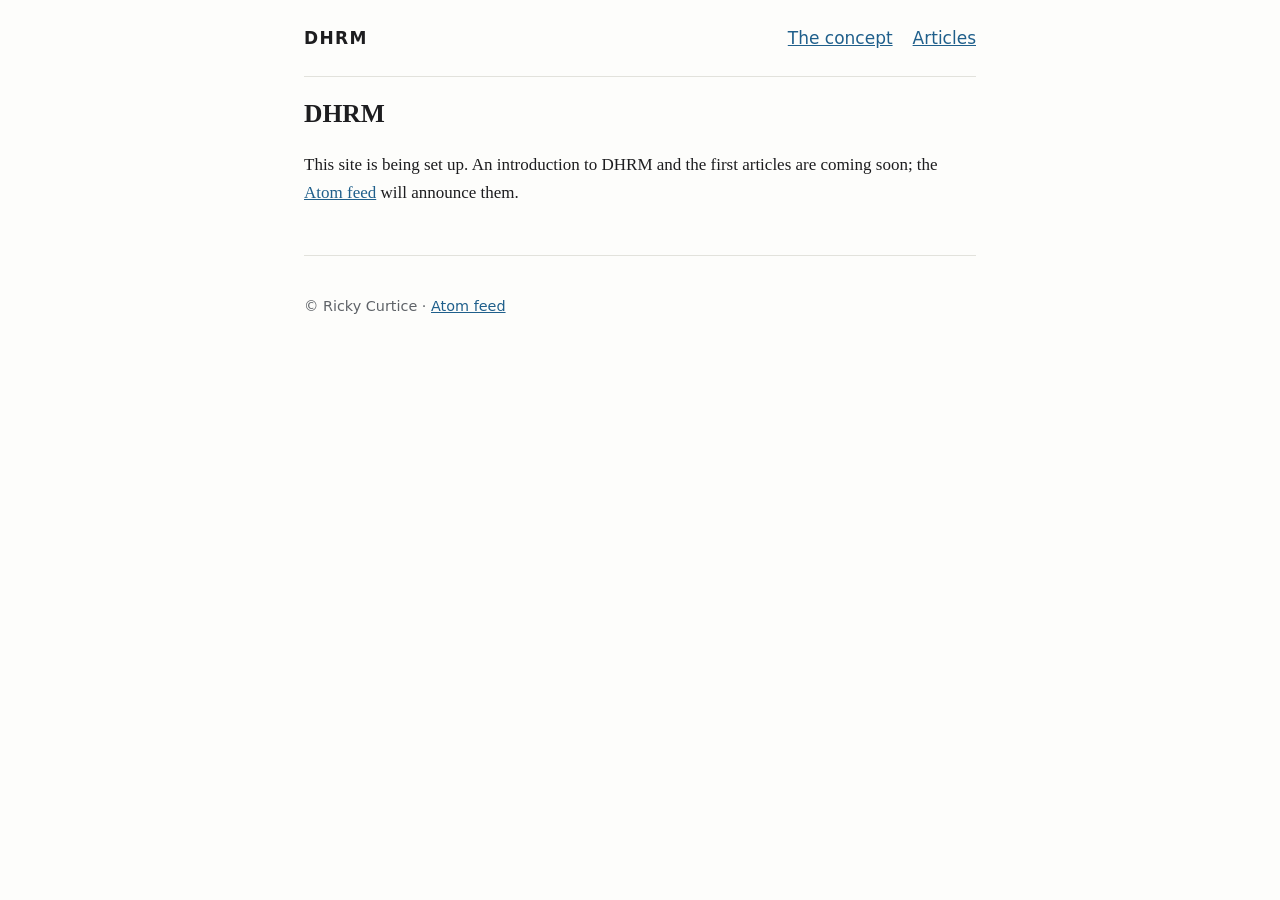
==== index.html @ 2184fbd7 "Deploy 2026-09-27T19:07:30Z (source 2c08aee)" ====
<!DOCTYPE html>
<html lang="en">
  <head>
    <meta charset="utf-8">
    <meta name="viewport" content="width=device-width, initial-scale=1">
    <title>DHRM</title>
    <meta name="description" content="An introduction to DHRM, and the articles that develop it.">
    <link rel="canonical" href="https://dhrm.site/">
    <link rel="alternate" type="application/atom+xml" href="/feed.xml" title="DHRM articles">
    <link rel="stylesheet" href="/assets/css/site.css">
    
  </head>
  <body>
    <header class="site-header">
      <a class="site-title" href="/">DHRM</a>
      <nav aria-label="Site">
        <a href="/concept/">The concept</a>
        <a href="/articles/">Articles</a>
      </nav>
    </header>
    <main>
      
      <article class="page">
  <h1>DHRM</h1>
  <!-- TODO(owner): replace with the real introduction once content is ready. -->
<p>This site is being set up. An introduction to DHRM and the first articles are coming soon; the <a href="/feed.xml">Atom feed</a> will announce them.</p>

</article>

    </main>
    <footer class="site-footer">
      <p>© Ricky Curtice · <a href="/feed.xml">Atom feed</a></p>
    </footer>
  </body>
</html>
---- assets/css/site.css ----
:root {
  --text: #1d1d1f;
  --muted: #5f6368;
  --accent: #1f5f8b;
  --background: #fdfdfb;
  --rule: #e2e2dc;
  --measure: 42rem;
  color-scheme: light dark;
}

@media (prefers-color-scheme: dark) {
  :root {
    --text: #e8e6e3;
    --muted: #a3a09b;
    --accent: #7fb6de;
    --background: #161615;
    --rule: #34332f;
  }
}

* {
  box-sizing: border-box;
}

body {
  margin: 0;
  padding: 0 1rem;
  background: var(--background);
  color: var(--text);
  font: 1.0625rem/1.65 Georgia, "Iowan Old Style", "Times New Roman", serif;
}

.site-header,
main,
.site-footer {
  max-width: var(--measure);
  margin: 0 auto;
}

.site-header {
  display: flex;
  flex-wrap: wrap;
  gap: 0.5rem 1.5rem;
  align-items: baseline;
  justify-content: space-between;
  padding: 1.5rem 0;
  border-bottom: 1px solid var(--rule);
  font-family: system-ui, sans-serif;
}

.site-header nav {
  display: flex;
  gap: 1.25rem;
}

.site-title {
  font-weight: 700;
  letter-spacing: 0.08em;
  text-decoration: none;
  color: var(--text);
}

a {
  color: var(--accent);
}

h1,
h2,
h3 {
  line-height: 1.25;
}

.meta,
.site-footer,
.draft-banner {
  color: var(--muted);
  font-family: system-ui, sans-serif;
  font-size: 0.9rem;
}

.draft-banner {
  margin-top: 1.5rem;
  padding: 0.5rem 0.75rem;
  border: 1px dashed var(--muted);
}

.article-list {
  padding: 0;
  list-style: none;
}

.article-list li {
  margin-bottom: 1.75rem;
}

.site-footer {
  margin-top: 3rem;
  padding: 1.5rem 0;
  border-top: 1px solid var(--rule);
}
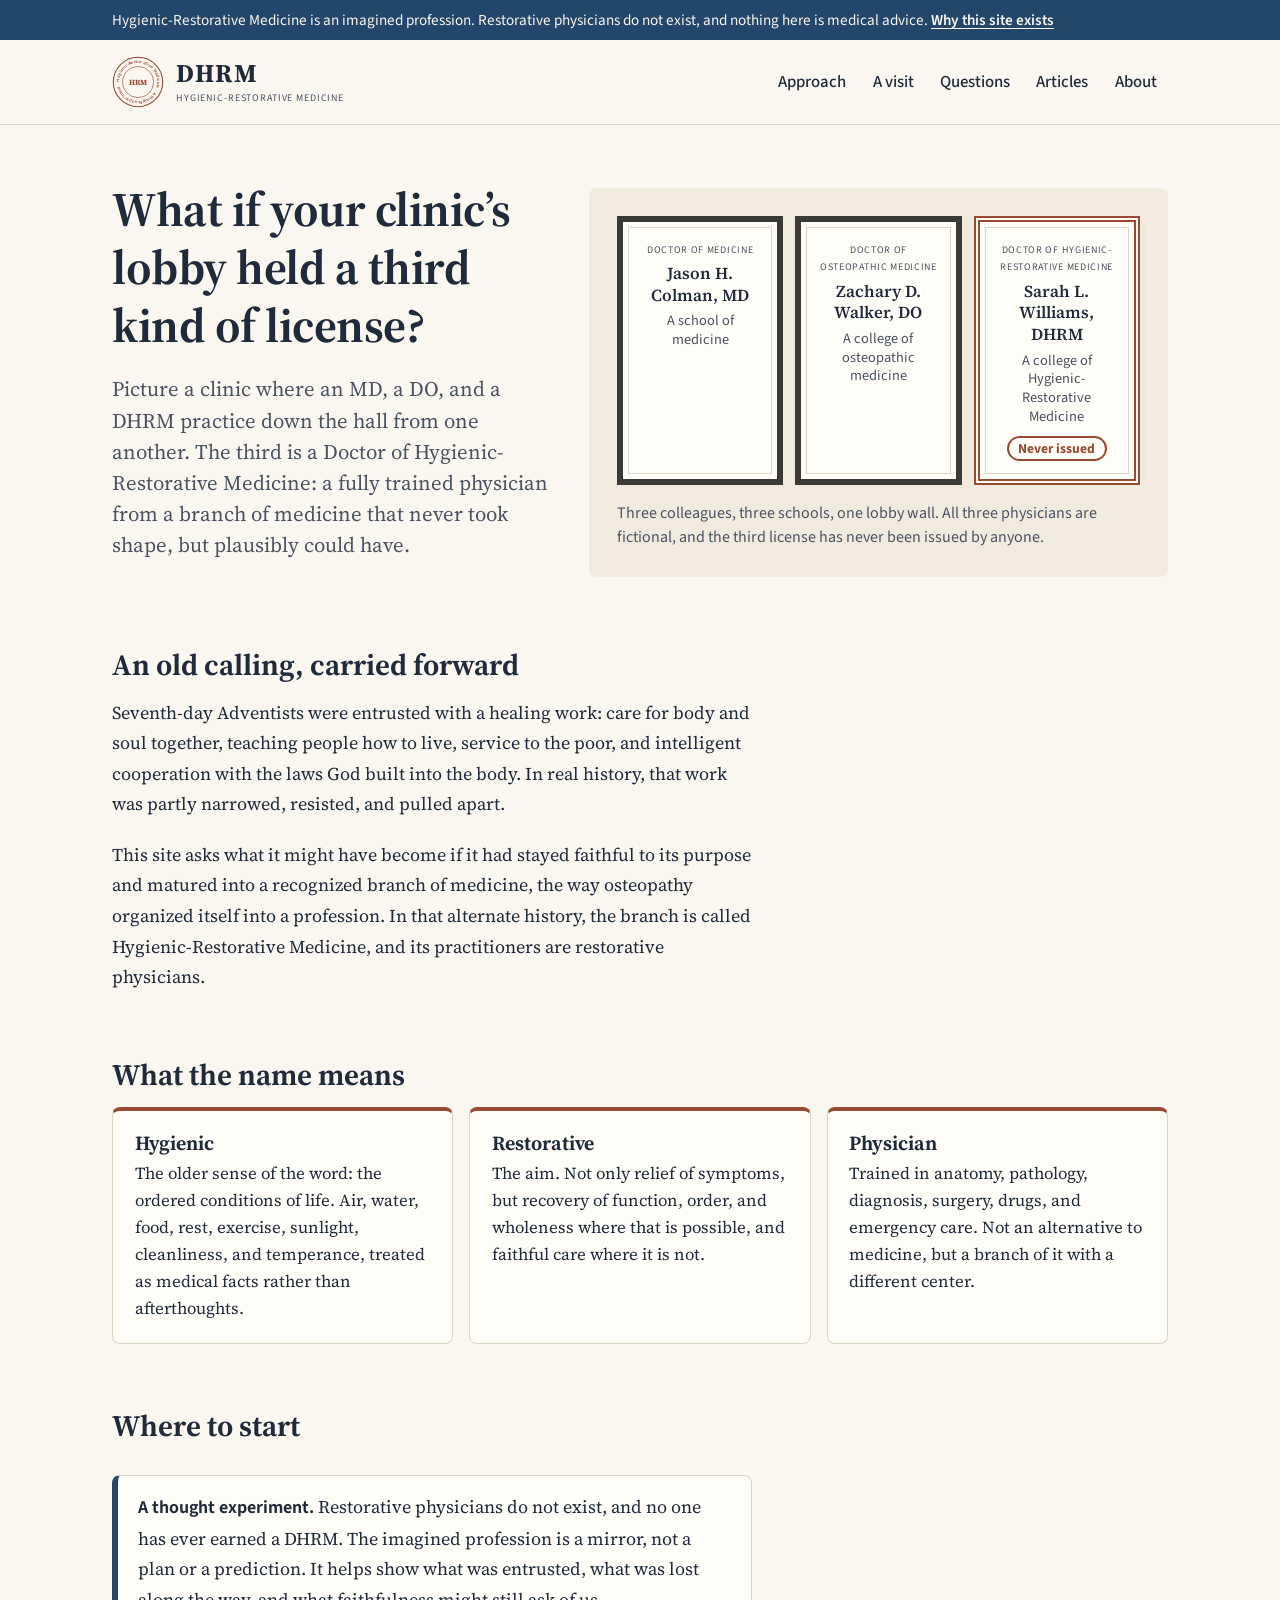
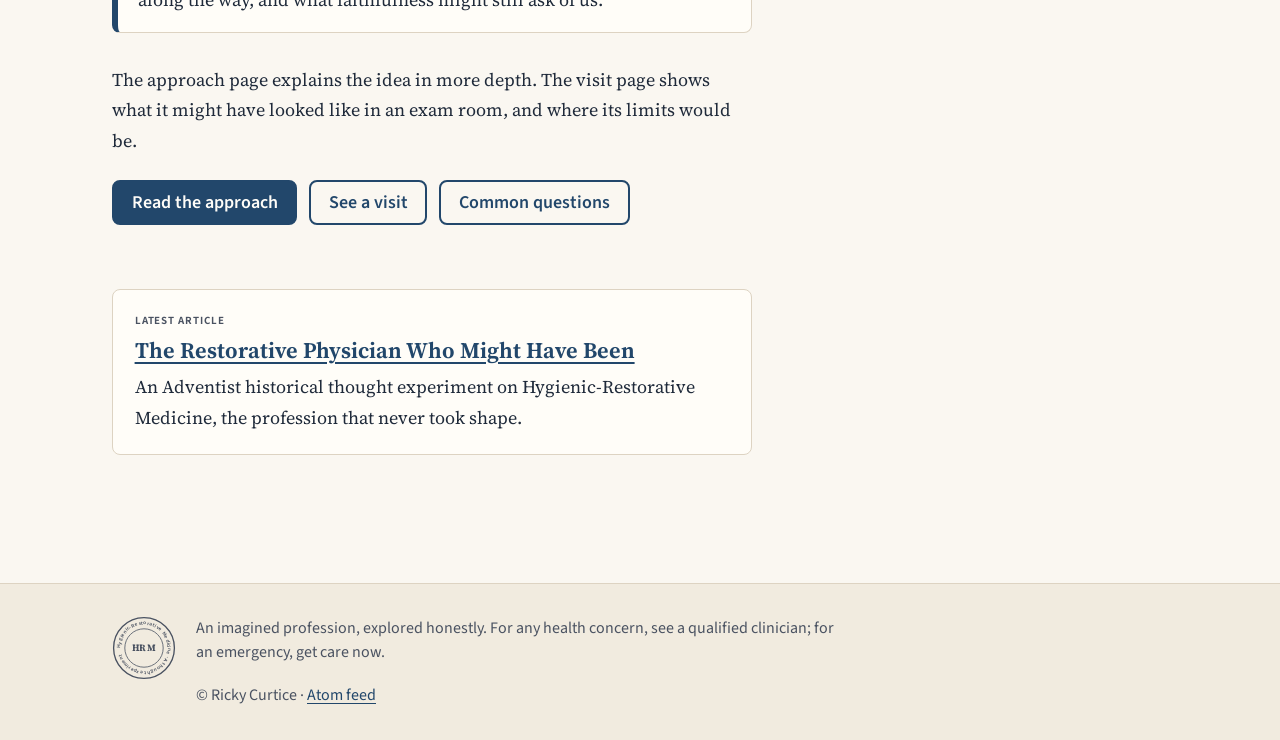
==== commit 4f38bbd0: "Deploy 2026-09-28T01:06:45Z (source 3dd4b0c)" ====
--- a/index.html
+++ b/index.html
@@ -1,35 +1,105 @@
 <!DOCTYPE html>
-<html lang="en">
+<html lang="en" dir="ltr">
   <head>
     <meta charset="utf-8">
     <meta name="viewport" content="width=device-width, initial-scale=1">
     <title>DHRM</title>
-    <meta name="description" content="An introduction to DHRM, and the articles that develop it.">
+    <meta name="description" content="What if Adventist medical missionary work had matured into its own branch of medicine? An introduction to Hygienic-Restorative Medicine and the restorative physician who might have been.">
     <link rel="canonical" href="https://dhrm.site/">
     <link rel="alternate" type="application/atom+xml" href="/feed.xml" title="DHRM articles">
+    <link rel="icon" href="/favicon.svg" type="image/svg+xml">
     <link rel="stylesheet" href="/assets/css/site.css">
+    <meta property="og:type" content="website">
+    <meta property="og:site_name" content="DHRM">
+    <meta property="og:title" content="DHRM">
+    <meta property="og:description" content="What if Adventist medical missionary work had matured into its own branch of medicine? An introduction to Hygienic-Restorative Medicine and the restorative physician who might have been.">
+    <meta property="og:url" content="https://dhrm.site/">
+    <meta property="og:locale" content="en_US">
+    <meta name="twitter:card" content="summary">
     
   </head>
   <body>
+    <a class="skip-link" href="#main">Skip to main content</a>
+    <aside class="notice" aria-label="About this site">
+      <p>Hygienic-Restorative Medicine is an imagined profession. Restorative physicians do not exist, and nothing here is medical advice. <a href="/about/">Why this site exists</a></p>
+    </aside>
     <header class="site-header">
-      <a class="site-title" href="/">DHRM</a>
-      <nav aria-label="Site">
-        <a href="/concept/">The concept</a>
-        <a href="/articles/">Articles</a>
-      </nav>
+      <div class="wrap site-header__inner">
+        <a class="brand" href="/" aria-current="page"><svg class="seal" viewBox="0 0 120 120" aria-hidden="true" focusable="false"><defs><path id="seal-ring-header" d="M 16 60 A 44 44 0 1 1 104 60 A 44 44 0 1 1 16 60"/></defs><circle cx="60" cy="60" r="57" fill="none" stroke="currentColor" stroke-width="2.5"/><circle cx="60" cy="60" r="36" fill="none" stroke="currentColor" stroke-width="1.5"/><text class="seal__ring" fill="currentColor"><textPath href="#seal-ring-header" textLength="266" lengthAdjust="spacingAndGlyphs">Hygienic-Restorative Medicine · A thought experiment</textPath></text><text class="seal__center" x="60" y="66" text-anchor="middle" fill="currentColor">HRM</text></svg>
+
+          <span class="brand__text">
+            <span class="brand__name">DHRM</span>
+            <span class="brand__full">Hygienic-Restorative Medicine</span>
+          </span>
+        </a>
+        <nav class="site-nav" aria-label="Site">
+          <ul>
+            <li><a href="/concept/">Approach</a></li>
+            <li><a href="/visit/">A visit</a></li>
+            <li><a href="/questions/">Questions</a></li>
+            <li><a href="/articles/">Articles</a></li>
+            <li><a href="/about/">About</a></li>
+          </ul>
+        </nav>
+      </div>
     </header>
-    <main>
+    <main id="main" class="wrap">
       
-      <article class="page">
-  <h1>DHRM</h1>
-  <!-- TODO(owner): replace with the real introduction once content is ready. -->
-<p>This site is being set up. An introduction to DHRM and the first articles are coming soon; the <a href="/feed.xml">Atom feed</a> will announce them.</p>
+      <div class="hero">
+<div>
+<h1>What if your clinic’s lobby held a third kind of license?</h1>
+<p class="lede">Picture a clinic where an MD, a DO, and a DHRM practice down the hall from one another. The third is a Doctor of Hygienic-Restorative Medicine: a fully trained physician from a branch of medicine that never took shape, but plausibly could have.</p>
+</div>
+<figure class="plaques">
+<ul class="plaques__wall">
+<li class="plaque"><p class="plaque__kind">Doctor of Medicine</p><p class="plaque__name">Jason H. Colman, <span class="plaque__degree">MD</span></p><p class="plaque__school">A school of medicine</p></li>
+<li class="plaque"><p class="plaque__kind">Doctor of Osteopathic Medicine</p><p class="plaque__name">Zachary D. Walker, <span class="plaque__degree">DO</span></p><p class="plaque__school">A college of osteopathic medicine</p></li>
+<li class="plaque plaque--imagined"><p class="plaque__kind">Doctor of Hygienic-Restorative Medicine</p><p class="plaque__name">Sarah L. Williams, <span class="plaque__degree">DHRM</span></p><p class="plaque__school">A college of Hygienic-Restorative Medicine</p><p class="plaque__status">Never issued</p></li>
+</ul>
+<figcaption>Three colleagues, three schools, one lobby wall. All three physicians are fictional, and the third license has never been issued by anyone.</figcaption>
+</figure>
+</div>
+<section class="section" aria-labelledby="idea-heading">
+<h2 id="idea-heading">An old calling, carried forward</h2>
+<p>Seventh-day Adventists were entrusted with a healing work: care for body and soul together, teaching people how to live, service to the poor, and intelligent cooperation with the laws God built into the body. In real history, that work was partly narrowed, resisted, and pulled apart.</p>
+<p>This site asks what it might have become if it had stayed faithful to its purpose and matured into a recognized branch of medicine, the way osteopathy organized itself into a profession. In that alternate history, the branch is called Hygienic-Restorative Medicine, and its practitioners are restorative physicians.</p>
+</section>
+<section class="section section--wide" aria-labelledby="name-heading">
+<h2 id="name-heading">What the name means</h2>
+<ul class="cards">
+<li class="card"><h3>Hygienic</h3><p>The older sense of the word: the ordered conditions of life. Air, water, food, rest, exercise, sunlight, cleanliness, and temperance, treated as medical facts rather than afterthoughts.</p></li>
+<li class="card"><h3>Restorative</h3><p>The aim. Not only relief of symptoms, but recovery of function, order, and wholeness where that is possible, and faithful care where it is not.</p></li>
+<li class="card"><h3>Physician</h3><p>Trained in anatomy, pathology, diagnosis, surgery, drugs, and emergency care. Not an alternative to medicine, but a branch of it with a different center.</p></li>
+</ul>
+</section>
+<section class="section" aria-labelledby="start-heading">
+<h2 id="start-heading">Where to start</h2>
+<div class="callout callout--note" role="note">
+<p><strong>A thought experiment.</strong> Restorative physicians do not exist, and no one has ever earned a DHRM. The imagined profession is a mirror, not a plan or a prediction. It helps show what was entrusted, what was lost along the way, and what faithfulness might still ask of us.</p>
+</div>
+<p>The approach page explains the idea in more depth. The visit page shows what it might have looked like in an exam room, and where its limits would be.</p>
+<ul class="actions">
+<li><a class="button" href="/concept/">Read the approach</a></li>
+<li><a class="button button--quiet" href="/visit/">See a visit</a></li>
+<li><a class="button button--quiet" href="/questions/">Common questions</a></li>
+</ul>
+</section>
+<section class="section latest" aria-labelledby="latest-heading">
+<h2 id="latest-heading">Latest article</h2>
+<h3><a href="/articles/the-restorative-physician-who-might-have-been/">The Restorative Physician Who Might Have Been</a></h3>
+<p>An Adventist historical thought experiment on Hygienic-Restorative Medicine, the profession that never took shape.</p>
+</section>
 
-</article>
 
     </main>
     <footer class="site-footer">
-      <p>© Ricky Curtice · <a href="/feed.xml">Atom feed</a></p>
+      <div class="wrap site-footer__inner"><svg class="seal" viewBox="0 0 120 120" aria-hidden="true" focusable="false"><defs><path id="seal-ring-footer" d="M 16 60 A 44 44 0 1 1 104 60 A 44 44 0 1 1 16 60"/></defs><circle cx="60" cy="60" r="57" fill="none" stroke="currentColor" stroke-width="2.5"/><circle cx="60" cy="60" r="36" fill="none" stroke="currentColor" stroke-width="1.5"/><text class="seal__ring" fill="currentColor"><textPath href="#seal-ring-footer" textLength="266" lengthAdjust="spacingAndGlyphs">Hygienic-Restorative Medicine · A thought experiment</textPath></text><text class="seal__center" x="60" y="66" text-anchor="middle" fill="currentColor">HRM</text></svg>
+
+        <div class="site-footer__text">
+          <p>An imagined profession, explored honestly. For any health concern, see a qualified clinician; for an emergency, get care now.</p>
+          <p>© Ricky Curtice · <a href="/feed.xml">Atom feed</a></p>
+        </div>
+      </div>
     </footer>
   </body>
 </html>
--- a/assets/css/site.css
+++ b/assets/css/site.css
@@ -1,100 +1,972 @@
+/*
+ * dhrm.site theme (ADR 0008): a present-day site for an institution with a long, faithful history.
+ * Accessibility and language rules (ADR 0009):
+ * - logical properties only (inline/block), so a right-to-left translation needs no new CSS;
+ * - no words in `content:`; every visible word comes from the page or the string catalog;
+ * - colour tokens live in the marked blocks below, and scripts/check-contrast.js checks their pairs.
+ */
+
+/* Fonts: self-hosted, Latin and Latin Extended subsets, each loaded only when the page uses it. */
+@font-face {
+  font-family: "Source Serif 4";
+  font-style: normal;
+  font-weight: 200 900;
+  font-display: swap;
+  src: url("../fonts/source-serif-4-latin-opsz-normal.woff2") format("woff2");
+  unicode-range: U+0000-00FF, U+0131, U+0152-0153, U+02BB-02BC, U+02C6, U+02DA, U+02DC, U+0304, U+0308, U+0329, U+2000-206F, U+20AC, U+2122, U+2191, U+2193, U+2212, U+2215, U+FEFF, U+FFFD;
+}
+
+@font-face {
+  font-family: "Source Serif 4";
+  font-style: normal;
+  font-weight: 200 900;
+  font-display: swap;
+  src: url("../fonts/source-serif-4-latin-ext-opsz-normal.woff2") format("woff2");
+  unicode-range: U+0100-02BA, U+02BD-02C5, U+02C7-02CC, U+02CE-02D7, U+02DD-02FF, U+0304, U+0308, U+0329, U+1D00-1DBF, U+1E00-1E9F, U+1EF2-1EFF, U+2020, U+20A0-20AB, U+20AD-20C0, U+2113, U+2C60-2C7F, U+A720-A7FF;
+}
+
+@font-face {
+  font-family: "Source Serif 4";
+  font-style: italic;
+  font-weight: 200 900;
+  font-display: swap;
+  src: url("../fonts/source-serif-4-latin-opsz-italic.woff2") format("woff2");
+  unicode-range: U+0000-00FF, U+0131, U+0152-0153, U+02BB-02BC, U+02C6, U+02DA, U+02DC, U+0304, U+0308, U+0329, U+2000-206F, U+20AC, U+2122, U+2191, U+2193, U+2212, U+2215, U+FEFF, U+FFFD;
+}
+
+@font-face {
+  font-family: "Source Serif 4";
+  font-style: italic;
+  font-weight: 200 900;
+  font-display: swap;
+  src: url("../fonts/source-serif-4-latin-ext-opsz-italic.woff2") format("woff2");
+  unicode-range: U+0100-02BA, U+02BD-02C5, U+02C7-02CC, U+02CE-02D7, U+02DD-02FF, U+0304, U+0308, U+0329, U+1D00-1DBF, U+1E00-1E9F, U+1EF2-1EFF, U+2020, U+20A0-20AB, U+20AD-20C0, U+2113, U+2C60-2C7F, U+A720-A7FF;
+}
+
+@font-face {
+  font-family: "Source Sans 3";
+  font-style: normal;
+  font-weight: 200 900;
+  font-display: swap;
+  src: url("../fonts/source-sans-3-latin-wght-normal.woff2") format("woff2");
+  unicode-range: U+0000-00FF, U+0131, U+0152-0153, U+02BB-02BC, U+02C6, U+02DA, U+02DC, U+0304, U+0308, U+0329, U+2000-206F, U+20AC, U+2122, U+2191, U+2193, U+2212, U+2215, U+FEFF, U+FFFD;
+}
+
+@font-face {
+  font-family: "Source Sans 3";
+  font-style: normal;
+  font-weight: 200 900;
+  font-display: swap;
+  src: url("../fonts/source-sans-3-latin-ext-wght-normal.woff2") format("woff2");
+  unicode-range: U+0100-02BA, U+02BD-02C5, U+02C7-02CC, U+02CE-02D7, U+02DD-02FF, U+0304, U+0308, U+0329, U+1D00-1DBF, U+1E00-1E9F, U+1EF2-1EFF, U+2020, U+20A0-20AB, U+20AD-20C0, U+2113, U+2C60-2C7F, U+A720-A7FF;
+}
+
+/* tokens:light */
 :root {
-  --text: #1d1d1f;
-  --muted: #5f6368;
-  --accent: #1f5f8b;
-  --background: #fdfdfb;
-  --rule: #e2e2dc;
-  --measure: 42rem;
+  --bg: #faf7f1;
+  --surface: #fffdf8;
+  --surface-alt: #f1ebdf;
+  --text: #1f2a3a;
+  --muted: #4a5261;
+  --link: #22476b;
+  --link-hover: #16304a;
+  --accent: #9a4a33;
+  --rule: #ddd3c2;
+  --frame: #3b3a36;
+  --focus: #9a4a33;
+  --ribbon-bg: #22476b;
+  --ribbon-text: #faf7f1;
+  --button-bg: #22476b;
+  --button-text: #fffdf8;
+}
+
+:root {
+  --font-serif: "Source Serif 4", "Iowan Old Style", "Palatino Linotype", Georgia, "Noto Serif", serif;
+  --font-sans: "Source Sans 3", system-ui, -apple-system, "Segoe UI", Roboto, "Noto Sans", sans-serif;
+  --measure: 40rem;
+  --wide: 68rem;
+  --radius: 0.5rem;
+  --gap: clamp(1rem, 3vw, 2rem);
+
   color-scheme: light dark;
 }
 
 @media (prefers-color-scheme: dark) {
+  /* tokens:dark */
   :root {
-    --text: #e8e6e3;
-    --muted: #a3a09b;
-    --accent: #7fb6de;
-    --background: #161615;
-    --rule: #34332f;
-  }
-}
-
-* {
+    --bg: #1b1a17;
+    --surface: #24221e;
+    --surface-alt: #2c2a25;
+    --text: #ece6da;
+    --muted: #bcb4a5;
+    --link: #a9c8e8;
+    --link-hover: #cfe1f3;
+    --accent: #e3a08a;
+    --rule: #403c34;
+    --frame: #8d877b;
+    --focus: #e3a08a;
+    --ribbon-bg: #2c3a4d;
+    --ribbon-text: #ece6da;
+    --button-bg: #a9c8e8;
+    --button-text: #1b1a17;
+  }
+}
+
+@media (prefers-contrast: more) {
+  /* tokens:light-more */
+  :root {
+    --bg: #fff;
+    --surface: #fff;
+    --surface-alt: #fff;
+    --text: #000;
+    --muted: #222;
+    --link: #0a2540;
+    --link-hover: #000;
+    --accent: #6b2a17;
+    --rule: #000;
+    --frame: #000;
+    --focus: #000;
+    --ribbon-bg: #000;
+    --ribbon-text: #fff;
+    --button-bg: #0a2540;
+    --button-text: #fff;
+  }
+}
+
+@media (prefers-contrast: more) and (prefers-color-scheme: dark) {
+  /* tokens:dark-more */
+  :root {
+    --bg: #000;
+    --surface: #000;
+    --surface-alt: #000;
+    --text: #fff;
+    --muted: #e6e6e6;
+    --link: #cfe6ff;
+    --link-hover: #fff;
+    --accent: #ffc9b8;
+    --rule: #fff;
+    --frame: #fff;
+    --focus: #fff;
+    --ribbon-bg: #000;
+    --ribbon-text: #fff;
+    --button-bg: #cfe6ff;
+    --button-text: #000;
+  }
+}
+
+/* Base */
+
+*,
+*::before,
+*::after {
   box-sizing: border-box;
 }
 
+html {
+  -webkit-text-size-adjust: 100%;
+  text-size-adjust: 100%;
+}
+
 body {
   margin: 0;
-  padding: 0 1rem;
-  background: var(--background);
+  background: var(--bg);
   color: var(--text);
-  font: 1.0625rem/1.65 Georgia, "Iowan Old Style", "Times New Roman", serif;
-}
-
-.site-header,
-main,
-.site-footer {
-  max-width: var(--measure);
-  margin: 0 auto;
-}
-
-.site-header {
-  display: flex;
-  flex-wrap: wrap;
-  gap: 0.5rem 1.5rem;
-  align-items: baseline;
-  justify-content: space-between;
-  padding: 1.5rem 0;
-  border-bottom: 1px solid var(--rule);
-  font-family: system-ui, sans-serif;
-}
-
-.site-header nav {
-  display: flex;
-  gap: 1.25rem;
-}
-
-.site-title {
-  font-weight: 700;
-  letter-spacing: 0.08em;
-  text-decoration: none;
-  color: var(--text);
-}
-
-a {
-  color: var(--accent);
+  font-family: var(--font-serif);
+  font-size: 1.125rem;
+  line-height: 1.7;
+  overflow-wrap: break-word;
+}
+
+.wrap {
+  inline-size: 100%;
+  max-inline-size: var(--wide);
+  margin-inline: auto;
+  padding-inline: 1rem;
 }
 
 h1,
 h2,
 h3 {
-  line-height: 1.25;
+  margin-block: 1.8em 0.5em;
+  font-weight: 650;
+  line-height: 1.2;
+  text-wrap: balance;
+}
+
+h1 {
+  margin-block-start: 0;
+  font-size: clamp(2rem, 1.4rem + 2.6vw, 3rem);
+  letter-spacing: -0.01em;
+}
+
+h2 {
+  font-size: clamp(1.45rem, 1.2rem + 1vw, 1.85rem);
+}
+
+h3 {
+  font-size: 1.25rem;
+}
+
+p,
+ul,
+ol {
+  margin-block: 0 1.1em;
+}
+
+li + li {
+  margin-block-start: 0.35em;
+}
+
+a {
+  color: var(--link);
+  text-decoration-thickness: 0.07em;
+  text-underline-offset: 0.18em;
+}
+
+a:hover {
+  color: var(--link-hover);
+  text-decoration-thickness: 0.14em;
+}
+
+:focus-visible {
+  outline: 3px solid var(--focus);
+  outline-offset: 3px;
+  border-radius: 2px;
+}
+
+strong {
+  font-weight: 650;
+}
+
+hr {
+  margin-block: 2.5rem;
+  border: 0;
+  border-block-start: 1px solid var(--rule);
+}
+
+.visually-hidden {
+  position: absolute;
+  inline-size: 1px;
+  block-size: 1px;
+  margin: -1px;
+  padding: 0;
+  overflow: hidden;
+  clip-path: inset(50%);
+  white-space: nowrap;
+  border: 0;
+}
+
+/* Skip link and honesty notice */
+
+.skip-link {
+  position: absolute;
+  inset-block-start: 0.5rem;
+  inset-inline-start: 0.5rem;
+  z-index: 10;
+  padding: 0.6rem 1rem;
+  background: var(--button-bg);
+  color: var(--button-text);
+  font-family: var(--font-sans);
+  font-weight: 600;
+  transform: translateY(-200%);
+}
+
+.skip-link:focus {
+  transform: none;
+}
+
+.notice {
+  background: var(--ribbon-bg);
+  color: var(--ribbon-text);
+  font-family: var(--font-sans);
+  font-size: 0.95rem;
+  line-height: 1.5;
+}
+
+.notice p {
+  max-inline-size: var(--wide);
+  margin: 0 auto;
+  padding: 0.55rem 1rem;
+}
+
+.notice a {
+  color: inherit;
+  font-weight: 600;
+}
+
+.notice a:focus-visible {
+  outline-color: currentColor;
+}
+
+/* Header */
+
+.site-header {
+  border-block-end: 1px solid var(--rule);
+  font-family: var(--font-sans);
+}
+
+.site-header__inner {
+  display: flex;
+  flex-wrap: wrap;
+  gap: 0.75rem 2rem;
+  align-items: center;
+  justify-content: space-between;
+  padding-block: 1rem;
+}
+
+.brand {
+  display: inline-flex;
+  gap: 0.75rem;
+  align-items: center;
+  min-block-size: 44px;
+  color: var(--text);
+  text-decoration: none;
+}
+
+.brand:hover {
+  color: var(--text);
+}
+
+.brand .seal {
+  inline-size: 3.25rem;
+  block-size: 3.25rem;
+  flex: none;
+  color: var(--accent);
+}
+
+.brand__text {
+  display: flex;
+  flex-direction: column;
+  line-height: 1.15;
+}
+
+.brand__name {
+  font-family: var(--font-serif);
+  font-size: 1.6rem;
+  font-weight: 700;
+  letter-spacing: 0.06em;
+}
+
+.brand__full {
+  color: var(--muted);
+  font-size: 0.9rem;
+  font-variant-caps: all-small-caps;
+  letter-spacing: 0.06em;
+}
+
+.site-nav ul {
+  display: flex;
+  flex-wrap: wrap;
+  gap: 0.25rem;
+  margin: 0;
+  padding: 0;
+  list-style: none;
+}
+
+.site-nav li + li {
+  margin: 0;
+}
+
+.site-nav a {
+  display: inline-flex;
+  align-items: center;
+  min-block-size: 44px;
+  padding-inline: 0.7rem;
+  border-radius: var(--radius);
+  color: var(--text);
+  font-size: 1.05rem;
+  font-weight: 500;
+  text-decoration: none;
+}
+
+.site-nav a:hover {
+  background: var(--surface-alt);
+  color: var(--text);
+}
+
+.site-nav a[aria-current] {
+  color: var(--link);
+  font-weight: 650;
+  text-decoration: underline;
+  text-decoration-color: var(--accent);
+  text-decoration-thickness: 3px;
+  text-underline-offset: 0.45em;
+}
+
+/* Main and page shells */
+
+main {
+  padding-block: clamp(2rem, 5vw, 3.5rem) 1rem;
+}
+
+.page,
+.article {
+  max-inline-size: var(--measure);
+  margin-inline: auto;
+}
+
+.page-header {
+  margin-block-end: 2rem;
+}
+
+.lede {
+  color: var(--muted);
+  font-size: 1.3rem;
+  line-height: 1.5;
+}
+
+.prose > :first-child {
+  margin-block-start: 0;
+}
+
+/* Footnotes (markup from the footnote renderers in eleventy.config.js) */
+
+.footnote-ref {
+  /* Keep the superscript from stretching its line. */
+  line-height: 0;
+}
+
+.footnote-ref a {
+  padding-inline: 0.1em;
+  text-decoration-thickness: 1px;
+}
+
+.footnotes {
+  margin-block-start: 3rem;
+  padding-block-start: 0.5rem;
+  border-block-start: 1px solid var(--rule);
+  font-size: 0.95rem;
+}
+
+.footnotes h2 {
+  margin-block-start: 1em;
+  font-size: 1.25rem;
+}
+
+.footnotes li {
+  scroll-margin-block-start: 1rem;
+}
+
+.footnotes li:target {
+  background: var(--surface-alt);
+  outline: 0.35rem solid var(--surface-alt);
+}
+
+.footnote-ref a,
+.footnote-back,
+.footnote-back-letter {
+  scroll-margin-block-start: 1rem;
+}
+
+.footnote-back,
+.footnote-back-mark,
+.footnote-back-letter {
+  font-family: var(--font-sans);
+}
+
+.footnote-back {
+  text-decoration: none;
+}
+
+.footnote-back-letter {
+  font-size: 0.85em;
+  font-style: italic;
 }
 
 .meta,
-.site-footer,
 .draft-banner {
   color: var(--muted);
-  font-family: system-ui, sans-serif;
+  font-family: var(--font-sans);
+  font-size: 1rem;
+}
+
+.draft-banner {
+  max-inline-size: var(--measure);
+  margin-inline: auto;
+  padding: 0.5rem 0.75rem;
+  border: 2px dashed var(--muted);
+}
+
+/* Buttons */
+
+.button {
+  display: inline-flex;
+  flex-wrap: wrap;
+  gap: 0.35rem;
+  align-items: center;
+  min-block-size: 44px;
+  padding: 0.55rem 1.1rem;
+  border: 2px solid var(--button-bg);
+  border-radius: var(--radius);
+  background: var(--button-bg);
+  color: var(--button-text);
+  font-family: var(--font-sans);
+  font-weight: 600;
+  line-height: 1.3;
+  text-decoration: none;
+}
+
+.button:hover {
+  background: var(--link-hover);
+  border-color: var(--link-hover);
+  color: var(--button-text);
+}
+
+.button--quiet {
+  background: transparent;
+  color: var(--link);
+}
+
+.button--quiet:hover {
+  background: var(--surface-alt);
+  border-color: var(--button-bg);
+  color: var(--link);
+}
+
+.button__detail {
+  font-weight: 400;
+}
+
+.actions {
+  display: flex;
+  flex-wrap: wrap;
+  gap: 0.75rem;
+  margin-block: 1.5rem 0;
+  padding: 0;
+  list-style: none;
+}
+
+.actions li + li {
+  margin: 0;
+}
+
+/* Home */
+
+.hero {
+  display: grid;
+  gap: var(--gap);
+  align-items: center;
+  margin-block-end: clamp(2.5rem, 6vw, 4rem);
+}
+
+@media (min-width: 60rem) {
+  .hero {
+    grid-template-columns: 1fr 1.3fr;
+  }
+}
+
+.hero h1 {
+  margin-block-end: 0.4em;
+}
+
+.hero .lede {
+  max-inline-size: 34rem;
+}
+
+.section {
+  max-inline-size: var(--measure);
+  margin-block-end: clamp(2.5rem, 6vw, 4rem);
+}
+
+.section--wide {
+  max-inline-size: none;
+}
+
+.section > h2:first-child {
+  margin-block-start: 0;
+}
+
+/* Plaques: licenses on a clinic lobby wall */
+
+.plaques {
+  container-type: inline-size;
+  margin: 0;
+  padding: clamp(1rem, 3vw, 1.75rem);
+  border-radius: var(--radius);
+  background: var(--surface-alt);
+}
+
+/* One plaque per row until all three fit side by side; never two and a stray. */
+.plaques__wall {
+  display: grid;
+  gap: 1rem;
+  margin: 0;
+  padding: 0;
+  list-style: none;
+}
+
+.plaques__wall li + li {
+  margin: 0;
+}
+
+@container (min-width: 30rem) {
+  .plaques__wall {
+    grid-template-columns: repeat(3, 1fr);
+    gap: 0.75rem;
+  }
+}
+
+.plaque {
+  display: flex;
+  flex-direction: column;
+  gap: 0.35rem;
+  padding: 1.1rem 0.9rem;
+  border: 6px solid var(--frame);
+  outline: 1px solid var(--rule);
+  outline-offset: -12px;
+  background: var(--surface);
+  font-family: var(--font-sans);
+  line-height: 1.3;
+  text-align: center;
+}
+
+.plaque p {
+  margin: 0;
+}
+
+.plaque__kind {
+  color: var(--muted);
+  font-size: 0.85rem;
+  font-variant-caps: all-small-caps;
+  letter-spacing: 0.05em;
+}
+
+.plaque__name {
+  font-family: var(--font-serif);
+  font-size: 1.05rem;
+  font-weight: 600;
+}
+
+.plaque__degree {
+  white-space: nowrap;
+}
+
+.plaque__school {
+  color: var(--muted);
   font-size: 0.9rem;
 }
 
-.draft-banner {
-  margin-top: 1.5rem;
-  padding: 0.5rem 0.75rem;
-  border: 1px dashed var(--muted);
-}
+.plaque--imagined {
+  border-style: double;
+  border-color: var(--accent);
+}
+
+.plaque .plaque__status {
+  align-self: center;
+  margin-block-start: 0.25rem;
+  padding: 0.1rem 0.6rem;
+  border: 2px solid var(--accent);
+  border-radius: 999px;
+  color: var(--accent);
+  font-size: 0.85rem;
+  font-weight: 700;
+}
+
+.plaques figcaption {
+  margin-block-start: 1rem;
+  color: var(--muted);
+  font-family: var(--font-sans);
+  font-size: 1rem;
+  line-height: 1.5;
+}
+
+/* Cards */
+
+.cards {
+  display: grid;
+  grid-template-columns: repeat(auto-fit, minmax(15rem, 1fr));
+  gap: 1rem;
+  margin: 0;
+  padding: 0;
+  list-style: none;
+}
+
+.cards li + li {
+  margin: 0;
+}
+
+.card {
+  padding: 1.25rem 1.35rem;
+  border: 1px solid var(--rule);
+  border-block-start: 4px solid var(--accent);
+  border-radius: var(--radius);
+  background: var(--surface);
+}
+
+.card h3 {
+  margin-block: 0 0.4rem;
+}
+
+.card p {
+  margin: 0;
+  font-size: 1.05rem;
+  line-height: 1.6;
+}
+
+/* Callouts: the label is always visible text, never colour alone */
+
+.callout {
+  margin-block: 2rem;
+  padding: 1rem 1.25rem;
+  border: 1px solid var(--rule);
+  border-inline-start: 6px solid var(--link);
+  border-radius: var(--radius);
+  background: var(--surface);
+}
+
+.callout--boundary {
+  border-inline-start-color: var(--accent);
+}
+
+.callout > :last-child {
+  margin-block-end: 0;
+}
+
+.callout strong:first-child {
+  font-family: var(--font-sans);
+}
+
+/* Scene: an illustrative, fictional visit */
+
+.scene {
+  margin-block: 2rem;
+  border: 1px solid var(--rule);
+  border-radius: var(--radius);
+  background: var(--surface);
+}
+
+.scene__label {
+  margin: 0;
+  padding: 0.6rem 1.25rem;
+  border-block-end: 1px solid var(--rule);
+  border-radius: var(--radius) var(--radius) 0 0;
+  background: var(--surface-alt);
+  color: var(--muted);
+  font-family: var(--font-sans);
+  font-size: 0.95rem;
+  font-weight: 600;
+}
+
+.scene__body {
+  padding: 1.25rem;
+}
+
+.scene__body > :last-child {
+  margin-block-end: 0;
+}
+
+/* FAQ */
+
+.faq details {
+  margin-block: 0.75rem;
+  border: 1px solid var(--rule);
+  border-radius: var(--radius);
+  background: var(--surface);
+}
+
+.faq summary {
+  min-block-size: 44px;
+  padding: 0.75rem 1.1rem;
+  font-family: var(--font-sans);
+  font-size: 1.1rem;
+  font-weight: 600;
+  line-height: 1.4;
+  cursor: pointer;
+}
+
+.faq summary:hover {
+  color: var(--link);
+}
+
+.faq details[open] summary {
+  border-block-end: 1px solid var(--rule);
+}
+
+.faq details > :not(summary) {
+  margin-inline: 1.1rem;
+}
+
+.faq details > :nth-child(2) {
+  margin-block-start: 1rem;
+}
+
+/* Articles */
 
 .article-list {
   padding: 0;
   list-style: none;
 }
 
-.article-list li {
-  margin-bottom: 1.75rem;
-}
+.article-list li + li {
+  margin-block-start: 2rem;
+  padding-block-start: 2rem;
+  border-block-start: 1px solid var(--rule);
+}
+
+.article-list h2 {
+  margin-block: 0 0.3rem;
+}
+
+.latest {
+  padding: 1.25rem 1.35rem;
+  border: 1px solid var(--rule);
+  border-radius: var(--radius);
+  background: var(--surface);
+}
+
+.latest h2 {
+  margin-block: 0 0.5rem;
+  color: var(--muted);
+  font-family: var(--font-sans);
+  font-size: 1rem;
+  font-variant-caps: all-small-caps;
+  letter-spacing: 0.06em;
+}
+
+.latest h3 {
+  margin-block: 0 0.5rem;
+  font-size: 1.4rem;
+}
+
+.latest p:last-child {
+  margin: 0;
+}
+
+/* Footer */
 
 .site-footer {
-  margin-top: 3rem;
-  padding: 1.5rem 0;
-  border-top: 1px solid var(--rule);
-}
+  margin-block-start: 3rem;
+  border-block-start: 1px solid var(--rule);
+  background: var(--surface-alt);
+  color: var(--muted);
+  font-family: var(--font-sans);
+  font-size: 1rem;
+  line-height: 1.55;
+}
+
+.site-footer__inner {
+  display: flex;
+  gap: 1.25rem;
+  align-items: flex-start;
+  padding-block: 2rem;
+}
+
+.site-footer .seal {
+  inline-size: 4rem;
+  block-size: 4rem;
+  flex: none;
+  color: var(--muted);
+}
+
+.site-footer__text {
+  max-inline-size: var(--measure);
+}
+
+.site-footer p:last-child {
+  margin: 0;
+}
+
+.languages ul {
+  display: flex;
+  flex-wrap: wrap;
+  gap: 0.25rem 1rem;
+  margin-block: 0 1rem;
+  padding: 0;
+  list-style: none;
+}
+
+.languages li + li {
+  margin: 0;
+}
+
+/* Seal text: sized in SVG user units so it scales with the mark */
+
+.seal__ring {
+  font-family: var(--font-sans);
+  font-size: 9.5px;
+  font-weight: 600;
+  letter-spacing: 0.04em;
+}
+
+.seal__center {
+  font-family: var(--font-serif);
+  font-size: 18px;
+  font-weight: 700;
+  letter-spacing: 0.04em;
+}
+
+/* Reduced motion, forced colours, print */
+
+@media (prefers-reduced-motion: reduce) {
+  *,
+  *::before,
+  *::after {
+    scroll-behavior: auto !important;
+    transition: none !important;
+    animation: none !important;
+  }
+}
+
+@media (forced-colors: active) {
+  .card,
+  .callout,
+  .scene,
+  .faq details,
+  .latest,
+  .plaque,
+  .plaque__status {
+    border-color: CanvasText;
+  }
+
+  .button {
+    border-color: ButtonText;
+  }
+
+  .site-nav a[aria-current] {
+    text-decoration-color: currentColor;
+  }
+}
+
+@media print {
+  body {
+    background: #fff;
+    color: #000;
+    font-size: 11pt;
+  }
+
+  .skip-link,
+  .site-nav,
+  .site-header .seal,
+  .actions {
+    display: none;
+  }
+
+  .notice {
+    background: none;
+    color: #000;
+    border-block-end: 1px solid #000;
+  }
+
+  .notice a,
+  a {
+    color: #000;
+  }
+
+  .prose a[href^="http"]::after {
+    content: " <" attr(href) ">";
+    font-size: 0.85em;
+    overflow-wrap: anywhere;
+  }
+
+  .site-footer {
+    background: none;
+  }
+
+  .card,
+  .callout,
+  .scene,
+  .faq details,
+  .plaque {
+    break-inside: avoid;
+  }
+}
